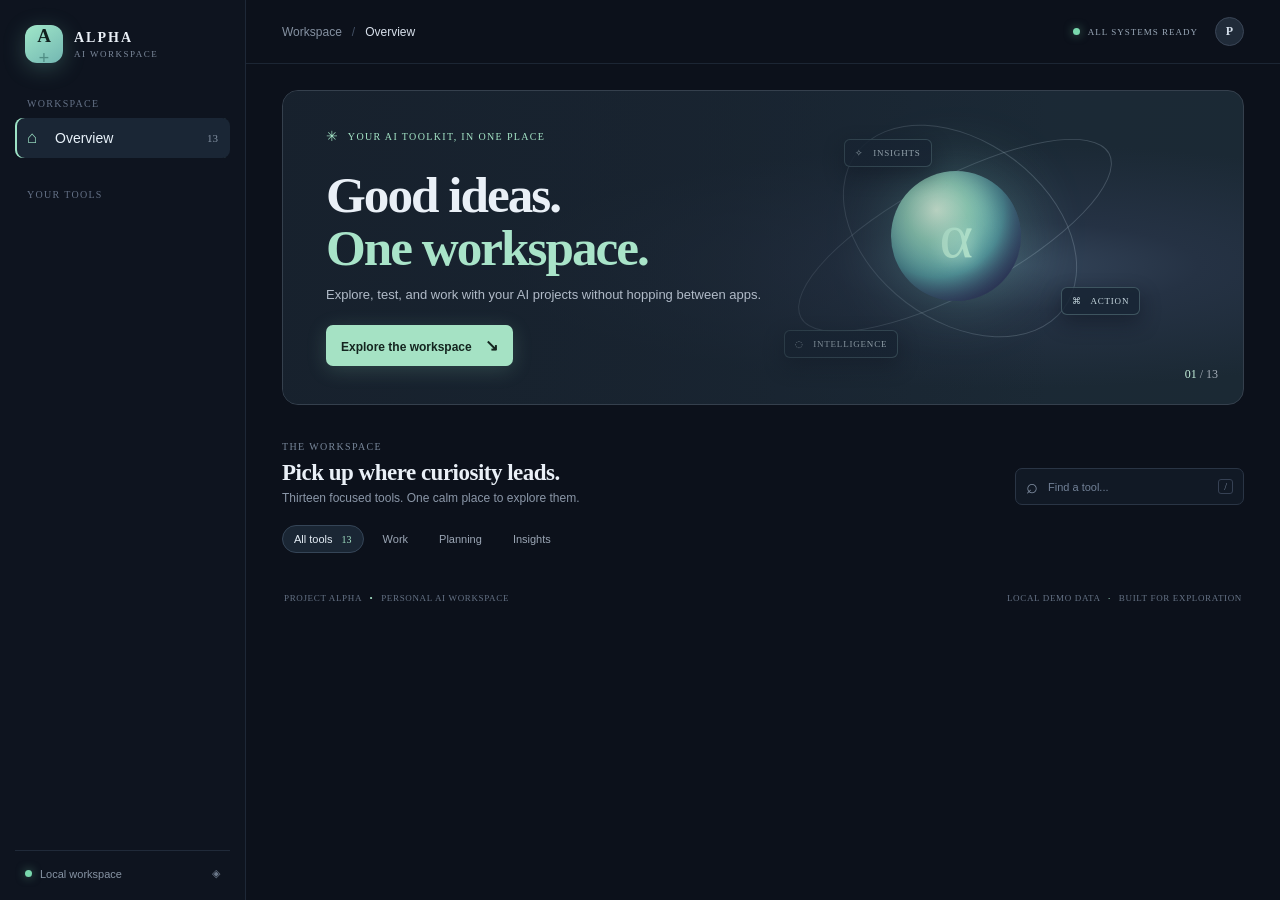
==== static/index.html @ 4660f0e1 "Build Alpha workspace foundation" ====
<!doctype html>
<html lang="en">
<head>
  <meta charset="utf-8">
  <meta name="viewport" content="width=device-width, initial-scale=1">
  <meta name="theme-color" content="#0c111b">
  <title>Project Alpha | AI workspace</title>
  <link rel="stylesheet" href="/static/app.css">
</head>
<body>
  <div class="shell">
    <aside class="sidebar">
      <a class="brand" href="#home" aria-label="Project Alpha home">
        <span class="brand-mark">A<span>+</span></span>
        <span><strong>ALPHA</strong><small>AI WORKSPACE</small></span>
      </a>
      <div class="side-label">WORKSPACE</div>
      <button class="nav-item active" data-view="home"><span class="nav-icon">⌂</span> Overview <span class="nav-count">13</span></button>
      <div class="side-label section-label">YOUR TOOLS</div>
      <div class="nav-list" id="navList"></div>
      <div class="sidebar-bottom">
        <span class="status-dot"></span><span>Local workspace</span><span class="shield">◈</span>
      </div>
    </aside>

    <main class="main">
      <header class="topbar">
        <div class="crumb"><span>Workspace</span><span class="slash">/</span><strong id="crumbTitle">Overview</strong></div>
        <div class="top-right"><span class="live"><i></i> ALL SYSTEMS READY</span><span class="avatar">P</span></div>
      </header>

      <section id="homeView" class="page-view">
        <div class="hero">
          <div class="hero-copy">
            <div class="eyebrow"><span class="spark">✳</span> YOUR AI TOOLKIT, IN ONE PLACE</div>
            <h1>Good ideas.<br><span>One workspace.</span></h1>
            <p>Explore, test, and work with your AI projects without hopping between apps.</p>
            <button class="primary-button" id="exploreButton">Explore the workspace <span>↘</span></button>
          </div>
          <div class="hero-art" aria-hidden="true">
            <div class="orbit orbit-one"></div><div class="orbit orbit-two"></div>
            <div class="planet"><span>α</span></div>
            <div class="orbit-chip chip-one">✧ &nbsp; INSIGHTS</div><div class="orbit-chip chip-two">⌘ &nbsp; ACTION</div>
            <div class="orbit-chip chip-three">◌ &nbsp; INTELLIGENCE</div>
          </div>
          <div class="hero-index">01 <span>/ 13</span></div>
        </div>

        <div class="section-heading" id="toolSection">
          <div><div class="eyebrow muted">THE WORKSPACE</div><h2>Pick up where curiosity leads.</h2><p>Thirteen focused tools. One calm place to explore them.</p></div>
          <div class="search-box"><span>⌕</span><input id="searchInput" type="search" placeholder="Find a tool..." aria-label="Find a tool"><kbd>/</kbd></div>
        </div>
        <div class="filter-row" id="filterRow">
          <button class="filter active" data-filter="All">All tools <span>13</span></button>
          <button class="filter" data-filter="Work">Work</button>
          <button class="filter" data-filter="Plan">Planning</button>
          <button class="filter" data-filter="Insights">Insights</button>
        </div>
        <div class="tool-grid" id="toolGrid"></div>
        <footer class="footer"><span>PROJECT ALPHA <b>•</b> PERSONAL AI WORKSPACE</span><span>LOCAL DEMO DATA <b>·</b> BUILT FOR EXPLORATION</span></footer>
      </section>

      <section id="toolView" class="tool-view hidden">
        <div class="tool-toolbar">
          <button id="backButton" class="back-button"><span>←</span> All tools</button>
          <div class="tool-title"><span id="activeIcon" class="tool-icon large"></span><div><h1 id="activeTitle"></h1><p id="activeDescription"></p></div></div>
          <div class="tool-links"><a id="openDocs" class="docs-link" target="_blank" rel="noreferrer">API docs ↗</a></div>
        </div>
        <div id="toolStudio" class="tool-studio"></div>
      </section>
    </main>
  </div>
  <script src="/static/app.js"></script>
</body>
</html>
---- static/app.css ----
﻿:root{color-scheme:dark;--bg:#0c111b;--panel:#111925;--panel2:#151f2e;--line:#222d3d;--muted:#8994a6;--text:#eaf0f7;--mint:#9de3c5;--purple:#a9a1ff;--blue:#829efa}
*{box-sizing:border-box}body{margin:0;background:var(--bg);color:var(--text);font:14px 'DM Sans',sans-serif}button,input{font:inherit}.shell{min-height:100vh}.sidebar{width:246px;position:fixed;inset:0 auto 0 0;background:#0e141f;border-right:1px solid #1e2837;padding:25px 15px 16px;display:flex;flex-direction:column;z-index:2}.brand{display:flex;align-items:center;gap:11px;color:var(--text);text-decoration:none;padding:0 10px 35px}.brand-mark{width:38px;height:38px;border-radius:12px;background:linear-gradient(145deg,#a0e7c9,#73b7b2);display:grid;place-items:center;color:#10201d;font:800 19px Manrope;box-shadow:0 5px 22px #7bcbb544}.brand-mark span{color:#508e85}.brand strong{display:block;letter-spacing:2px;font:800 14px Manrope}.brand small{display:block;color:#7c899b;font:9px 'DM Mono';letter-spacing:1.5px;margin-top:3px}.side-label{color:#647186;font:10px 'DM Mono';letter-spacing:1.3px;padding:0 12px 9px}.nav-item{width:100%;background:transparent;border:0;text-align:left;color:#9ba7b7;padding:10px 12px;border-radius:8px;display:flex;align-items:center;gap:11px;cursor:pointer}.nav-item:hover,.nav-item.active{background:#1a2635;color:#e9f2fa}.nav-item.active{box-shadow:inset 2px 0 var(--mint)}.nav-icon{width:17px;font-size:17px;color:var(--mint)}.nav-count{margin-left:auto;color:#8290a1;font:11px 'DM Mono'}.section-label{margin-top:31px}.nav-list{overflow:auto;scrollbar-width:thin}.nav-tool{font-size:12px;padding:8px 10px;gap:9px}.nav-tool .nav-icon{font-size:14px;text-align:center}.sidebar-bottom{margin-top:auto;border-top:1px solid #202a39;padding:16px 10px 4px;display:flex;align-items:center;gap:8px;color:#8693a3;font-size:11px}.status-dot,.live i{width:7px;height:7px;background:#79d8ad;border-radius:50%;box-shadow:0 0 10px #79d8ad88}.shield{margin-left:auto;color:#6c798b}.main{margin-left:246px;min-height:100vh}.topbar{height:64px;border-bottom:1px solid #1c2634;display:flex;align-items:center;justify-content:space-between;padding:0 36px}.crumb{font-size:12px;color:#8490a0}.crumb .slash{padding:0 10px;color:#435064}.crumb strong{color:#d8e0eb;font-weight:500}.top-right{display:flex;align-items:center;gap:17px}.live{font:9px 'DM Mono';letter-spacing:1px;color:#9aa8b8;display:flex;align-items:center;gap:8px}.avatar{width:29px;height:29px;display:grid;place-items:center;border:1px solid #3b4657;background:#202b39;color:#d4dfeb;border-radius:50%;font:600 12px Manrope}.page-view{padding:26px 36px 0;max-width:1540px;margin:auto}.hero{min-height:315px;border:1px solid #35404d;border-radius:16px;position:relative;overflow:hidden;padding:37px 43px;background:radial-gradient(ellipse at 76% 56%,#35465b 0,#253244 18%,transparent 49%),linear-gradient(115deg,#1a2532,#1b2936 51%,#1b2934)}.hero:after{content:'';position:absolute;inset:0;background:linear-gradient(90deg,#17212df0 0%,#17212d99 46%,transparent 80%);pointer-events:none}.hero-copy{position:relative;z-index:1}.eyebrow{color:#a4e4c6;font:10px 'DM Mono';letter-spacing:1.35px}.spark{font-size:14px;vertical-align:-1px;padding-right:5px}.hero h1{font:700 clamp(36px,4vw,53px)/1.03 Manrope;letter-spacing:-2px;margin:24px 0 13px}.hero h1 span{color:#a9e4c9}.hero-copy p{color:#b1bbc8;font-size:13px;margin:0 0 23px}.primary-button{border:0;border-radius:7px;background:#a5e2c4;color:#14251f;padding:11px 15px;font-weight:700;font-size:12px;cursor:pointer;box-shadow:0 4px 20px #8bd3b533}.primary-button span{font-size:16px;padding-left:10px}.hero-art{position:absolute;width:420px;height:290px;right:8%;top:4px;z-index:0}.planet{position:absolute;top:76px;left:145px;width:130px;height:130px;border-radius:50%;display:grid;place-items:center;background:radial-gradient(circle at 35% 30%,#e2ffe7,#9bdec4 25%,#62b5b6 54%,#485a7d 77%,#313854 100%);box-shadow:inset -16px -12px 30px #171d3b90,0 0 66px #84dbcf55}.planet span{font:500 64px Manrope;color:#c7ffe3;text-shadow:0 2px 16px #cfffe9}.orbit{position:absolute;border:1px solid #c9deea36;border-radius:50%;transform:rotate(-28deg)}.orbit-one{width:350px;height:115px;left:34px;top:83px}.orbit-two{width:260px;height:180px;left:84px;top:46px;transform:rotate(37deg)}.orbit-chip{position:absolute;background:#182534d9;border:1px solid #a8d8d342;border-radius:6px;padding:8px 10px;color:#c4d5dd;font:9px 'DM Mono';letter-spacing:.8px;box-shadow:0 8px 20px #0c111b70}.chip-one{top:44px;left:98px}.chip-two{top:192px;right:26px}.chip-three{bottom:27px;left:38px}.hero-index{position:absolute;z-index:1;right:25px;bottom:22px;color:#c5f0db;font:12px 'DM Mono'}.hero-index span{color:#a3acb7}.section-heading{display:flex;align-items:end;justify-content:space-between;margin:36px 0 20px}.muted{color:#78879a}.section-heading h2{font:600 23px Manrope;letter-spacing:-.5px;margin:8px 0 5px}.section-heading p{margin:0;color:#8b97a8;font-size:12px}.search-box{height:37px;width:229px;border:1px solid #2a3545;border-radius:7px;background:#111925;display:flex;align-items:center;padding:0 10px;color:#7f8da0;gap:8px}.search-box>span{font-size:20px}.search-box input{min-width:0;flex:1;color:#e9f1f8;background:none;border:0;outline:0;font-size:11px}.search-box input::placeholder{color:#718096}.search-box kbd{border:1px solid #364154;border-radius:3px;padding:1px 5px;font:10px 'DM Mono';color:#77859a}.filter-row{display:flex;gap:7px;margin-bottom:15px}.filter{color:#9ba6b5;background:transparent;border:1px solid transparent;border-radius:20px;padding:7px 11px;font-size:11px;cursor:pointer}.filter:hover,.filter.active{border-color:#354557;background:#1a2634;color:#e4edf5}.filter span{margin-left:6px;color:#a4e4c6;font:10px 'DM Mono'}.tool-grid{display:grid;grid-template-columns:repeat(4,minmax(0,1fr));gap:11px}.tool-card{position:relative;text-align:left;background:linear-gradient(145deg,#151e2b,#121a26);border:1px solid #242f3e;border-radius:10px;min-height:153px;padding:15px 15px 13px;color:var(--text);cursor:pointer;transition:transform .18s,border-color .18s,background .18s;overflow:hidden}.tool-card:hover{transform:translateY(-3px);border-color:#658d87;background:linear-gradient(145deg,#1b2a35,#172330)}.tool-card:after{content:'';position:absolute;width:95px;height:95px;border:1px solid #a0e2c50d;border-radius:50%;right:-37px;bottom:-52px;box-shadow:0 0 0 12px #a0e2c508,0 0 0 25px #a0e2c506}.card-top{display:flex;align-items:center;justify-content:space-between}.tool-icon{width:35px;height:35px;border-radius:9px;background:#223b3a;color:#a9e4c7;display:grid;place-items:center;font-size:17px}.tool-card:nth-child(4n+2) .tool-icon{background:#282644;color:#b7b0ff}.tool-card:nth-child(4n+3) .tool-icon{background:#3b3028;color:#e2bd8f}.tool-card:nth-child(4n+4) .tool-icon{background:#23334b;color:#9bc4ff}.card-arrow{font-size:16px;color:#647286;transition:transform .18s}.tool-card:hover .card-arrow{color:#9de3c5;transform:translate(2px,-2px)}.card-group{font:9px 'DM Mono';letter-spacing:1px;color:#77869a}.tool-card h3{font:600 13px Manrope;margin:14px 0 5px}.tool-card p{color:#8793a3;font-size:10px;line-height:1.5;margin:0;max-width:245px}.footer{display:flex;justify-content:space-between;padding:25px 2px 19px;color:#657285;font:9px 'DM Mono';letter-spacing:.65px}.footer b{color:#a5e2c4;font-weight:400;padding:0 5px}.hidden{display:none!important}.tool-view{height:calc(100vh - 64px);display:flex;flex-direction:column;padding:0 30px 23px}.tool-toolbar{min-height:100px;display:flex;align-items:center;gap:23px}.back-button{background:none;border:0;color:#92a0b1;cursor:pointer;font-size:11px;padding:8px 0}.back-button:hover{color:#b1ebce}.back-button span{font-size:17px;vertical-align:-1px;padding-right:4px}.tool-title{display:flex;align-items:center;gap:12px}.tool-icon.large{width:40px;height:40px}.tool-title h1{font:600 19px Manrope;margin:0 0 4px}.tool-title p{font-size:11px;color:#8c98a8;margin:0}.tool-links{margin-left:auto;display:flex;gap:17px;align-items:center}.docs-link,.standalone-link{color:#9cddbd;text-decoration:none;font-size:11px}.docs-link:hover,.standalone-link:hover{color:#d3ffe5}.frame-wrap{flex:1;min-height:0;border:1px solid #2a3543;border-radius:10px;overflow:hidden;background:#f7f8fa;display:flex;flex-direction:column;box-shadow:0 15px 45px #0003}.frame-top{height:34px;background:#151e2a;border-bottom:1px solid #283442;display:flex;align-items:center;gap:6px;padding:0 11px}.frame-top>span:not(.frame-lock){width:7px;height:7px;border-radius:50%;background:#475363}.frame-top>span:first-child{background:#d37d7c}.frame-top>span:nth-child(2){background:#d4b76c}.frame-top>span:nth-child(3){background:#76b990}.frame-url{margin:0 auto;background:#0e151f;border:1px solid #293545;color:#76879a;border-radius:4px;width:48%;text-align:center;padding:3px;font:9px 'DM Mono'}.frame-lock{color:#89d6b0;font:9px 'DM Mono';letter-spacing:.5px}iframe{display:block;border:0;width:100%;height:100%;background:white}.empty-state{grid-column:1/-1;color:#8c98a8;padding:25px;border:1px dashed #344052;border-radius:9px;text-align:center}@media(max-width:1150px){.tool-grid{grid-template-columns:repeat(3,minmax(0,1fr))}.hero-art{right:2%;opacity:.84}}@media(max-width:850px){.sidebar{width:66px;padding:20px 8px}.brand{padding:0 5px 29px}.brand>span:last-child,.side-label,.nav-item:not(:first-of-type),.nav-count,.sidebar-bottom>span:not(.status-dot){display:none}.nav-item{justify-content:center;padding:11px 3px;font-size:0}.nav-item .nav-icon{font-size:19px}.nav-list{display:none}.section-label{display:none}.sidebar-bottom{justify-content:center}.main{margin-left:66px}.page-view{padding:18px}.hero{padding:29px 25px;min-height:290px}.hero-art{right:-110px;opacity:.55}.hero-copy{max-width:390px}.topbar{padding:0 20px}.tool-grid{grid-template-columns:repeat(2,minmax(0,1fr))}.tool-view{padding:0 18px 18px}}@media(max-width:560px){.hero{min-height:315px}.hero-art{right:-200px;top:55px;opacity:.35}.hero h1{font-size:42px}.section-heading{display:block}.search-box{width:100%;margin-top:16px}.tool-grid{grid-template-columns:1fr}.tool-card{min-height:135px}.footer{font-size:8px;gap:10px;flex-wrap:wrap}.live{display:none}.tool-title p{max-width:180px;white-space:nowrap;overflow:hidden;text-overflow:ellipsis}.tool-toolbar{gap:12px}.tool-links{gap:9px}.standalone-link{font-size:0}.standalone-link:first-letter{font-size:14px}.tool-view{height:calc(100vh - 64px)}}

/* Alpha tool studio */
.tool-studio{flex:1;min-height:0;overflow:auto;padding:0 2px 30px}.studio-intro{display:flex;align-items:flex-end;justify-content:space-between;padding:0 3px 18px}.studio-intro h2{font:600 20px Manrope;margin:5px 0}.studio-intro p{max-width:660px;color:#909daf;font-size:12px;line-height:1.6;margin:0}.source-badge{border:1px solid #314357;border-radius:20px;padding:7px 10px;color:#9db6c9;background:#141e2b;font:9px 'DM Mono';letter-spacing:.6px;white-space:nowrap}.studio-layout{display:grid;grid-template-columns:minmax(320px,.8fr) minmax(380px,1.2fr);gap:14px;align-items:start}.studio-card{background:linear-gradient(145deg,#151e2b,#121a26);border:1px solid #263343;border-radius:11px;padding:18px}.studio-card h3{font:600 13px Manrope;margin:0 0 6px}.studio-card>p{color:#8592a3;font-size:11px;line-height:1.5;margin:0 0 15px}.form-grid{display:grid;grid-template-columns:repeat(2,minmax(0,1fr));gap:11px}.field{display:flex;flex-direction:column;gap:6px;min-width:0}.field.wide{grid-column:1/-1}.field label,.field-label{font-size:10px;color:#aab5c3;letter-spacing:.2px}.field input,.field select,.field textarea,.quote-row input{border:1px solid #334152;background:#0d151f;color:#e5edf6;border-radius:6px;padding:9px 10px;outline:none;font-size:11px;width:100%}.field textarea{resize:vertical;min-height:100px;line-height:1.55}.field input:focus,.field select:focus,.field textarea:focus,.quote-row input:focus{border-color:#82cdb0;box-shadow:0 0 0 2px #82cdb01b}.field input::placeholder,.field textarea::placeholder{color:#647286}.field select option{background:#111925}.check-field{display:flex;align-items:center;gap:8px;color:#aab5c3;font-size:10px;min-height:35px}.check-field input{accent-color:#8bd7b6;width:auto}.form-actions{display:flex;align-items:center;gap:9px;margin-top:15px}.action-button,.secondary-button,.quiet-button{border:0;border-radius:6px;padding:10px 13px;cursor:pointer;font-size:10px;font-weight:700}.action-button{background:#a5e2c4;color:#15271f}.action-button:hover{background:#c0f2d7}.secondary-button{background:#273546;color:#d2deeb;border:1px solid #364659}.secondary-button:hover{background:#304257}.quiet-button{color:#a2b1c2;background:transparent;border:1px solid #344254}.tool-note{margin-top:14px;padding:10px 11px;border-left:2px solid #7ec8a8;background:#17251f;color:#9eafa9;font-size:10px;line-height:1.5}.result-panel{min-height:280px}.result-head{display:flex;align-items:center;justify-content:space-between;border-bottom:1px solid #283443;padding-bottom:12px;margin-bottom:13px}.result-head h3{margin:0}.result-state{color:#78889c;font:9px 'DM Mono';letter-spacing:.7px}.result-state.ready{color:#8bd9b2}.result-state.error{color:#f1a69a}.result-empty{height:205px;display:grid;place-items:center;text-align:center;color:#728196;font-size:11px;line-height:1.7}.result-empty span{display:block;font-size:26px;color:#5d7b74;margin-bottom:8px}.result-content{font-size:11px;color:#ccd6e2}.result-cards{display:grid;grid-template-columns:repeat(3,minmax(0,1fr));gap:8px;margin-bottom:14px}.result-metric{background:#0f1722;border:1px solid #253241;border-radius:7px;padding:11px}.result-metric small{display:block;color:#8290a1;font:9px 'DM Mono';text-transform:uppercase;letter-spacing:.55px;margin-bottom:7px}.result-metric strong{font:600 17px Manrope;color:#d7efe3;overflow-wrap:anywhere}.result-block{background:#0f1722;border:1px solid #253241;border-radius:7px;padding:12px;margin:8px 0}.result-block h4{color:#a6e0c3;font:10px 'DM Mono';letter-spacing:.65px;text-transform:uppercase;margin:0 0 9px}.result-row{display:flex;justify-content:space-between;gap:14px;padding:7px 0;border-bottom:1px solid #202b39}.result-row:last-child{border:0}.result-row span:first-child{color:#8290a1}.result-row span:last-child{text-align:right;color:#d9e1e9;overflow-wrap:anywhere}.result-list{display:grid;gap:7px}.result-item{padding:10px 11px;border:1px solid #283443;background:#141e2a;border-radius:7px}.result-item strong{color:#e2ede8;font-size:11px}.result-item p{color:#96a3b3;line-height:1.55;margin:6px 0 0}.result-item small{display:block;color:#8291a3;margin-top:7px}.result-json{overflow:auto;max-height:230px;background:#0c131c;border:1px solid #253140;padding:11px;border-radius:6px;color:#b8c8d1;font:10px 'DM Mono';white-space:pre-wrap;word-break:break-word}.chart{display:flex;align-items:end;gap:8px;height:135px;padding:12px 4px 2px;border-bottom:1px solid #344252;margin:6px 0 15px}.bar-col{height:100%;flex:1;display:flex;align-items:center;justify-content:end;flex-direction:column;gap:6px;min-width:0}.bar{width:65%;max-width:34px;min-height:3px;border-radius:4px 4px 0 0;background:linear-gradient(#a9e9c9,#579a92);position:relative}.bar-range{position:absolute;left:-4px;right:-4px;border:1px solid #b8d4e080;background:#91a9d01a;border-radius:3px}.bar-label{font:8px 'DM Mono';color:#8795a6;white-space:nowrap;transform:rotate(-30deg);transform-origin:top center}.quote-editor{display:grid;gap:8px}.quote-row{display:grid;grid-template-columns:1.1fr .8fr .55fr .6fr;gap:6px;padding:10px;border:1px solid #293646;background:#111a26;border-radius:7px}.quote-row small{grid-column:1/-1;color:#77889b;font:9px 'DM Mono'}.quote-row input{padding:7px 8px}.mini-actions{display:flex;justify-content:space-between;margin-top:8px}.form-error{color:#f0a499;background:#321e23;border:1px solid #583439;border-radius:6px;padding:10px;font-size:10px;line-height:1.5;margin:9px 0}.form-success{color:#a8e3c4}.status-chip{display:inline-block;padding:4px 7px;border-radius:20px;background:#1b342d;color:#9cdbb9;font:9px 'DM Mono';letter-spacing:.4px}.status-chip.warn{background:#372b22;color:#e5bc8b}.knowledge-upload{border-top:1px solid #273343;margin-top:16px;padding-top:14px}.knowledge-upload .field input[type=file]{font-size:10px}.api-link{color:#a1e0c1;text-decoration:none;font:9px 'DM Mono';letter-spacing:.4px}.api-link:hover{text-decoration:underline}.live-attribution{color:#718096;font-size:9px;line-height:1.5;margin-top:10px}.live-attribution a{color:#96cbb0}.tool-links{margin-left:auto;display:flex;gap:17px;align-items:center}.docs-link{color:#9cddbd;text-decoration:none;font-size:11px}.docs-link:hover{color:#d3ffe5}
.result-item textarea{width:100%;min-height:70px;margin:8px 0;background:#0d151f;color:#e5edf6;border:1px solid #334152;border-radius:5px;padding:8px;font:11px 'DM Sans'}
@media(max-width:1000px){.studio-layout{grid-template-columns:1fr}.result-panel{min-height:220px}.result-empty{height:130px}}
@media(max-width:650px){.tool-view{height:auto;min-height:calc(100vh - 64px)}.tool-studio{overflow:visible}.studio-intro{align-items:flex-start;flex-direction:column;gap:10px}.tool-toolbar{min-height:90px}.studio-card{padding:14px}.form-grid{grid-template-columns:1fr}.field.wide{grid-column:auto}.result-cards{grid-template-columns:repeat(2,minmax(0,1fr))}.quote-row{grid-template-columns:repeat(2,minmax(0,1fr))}}
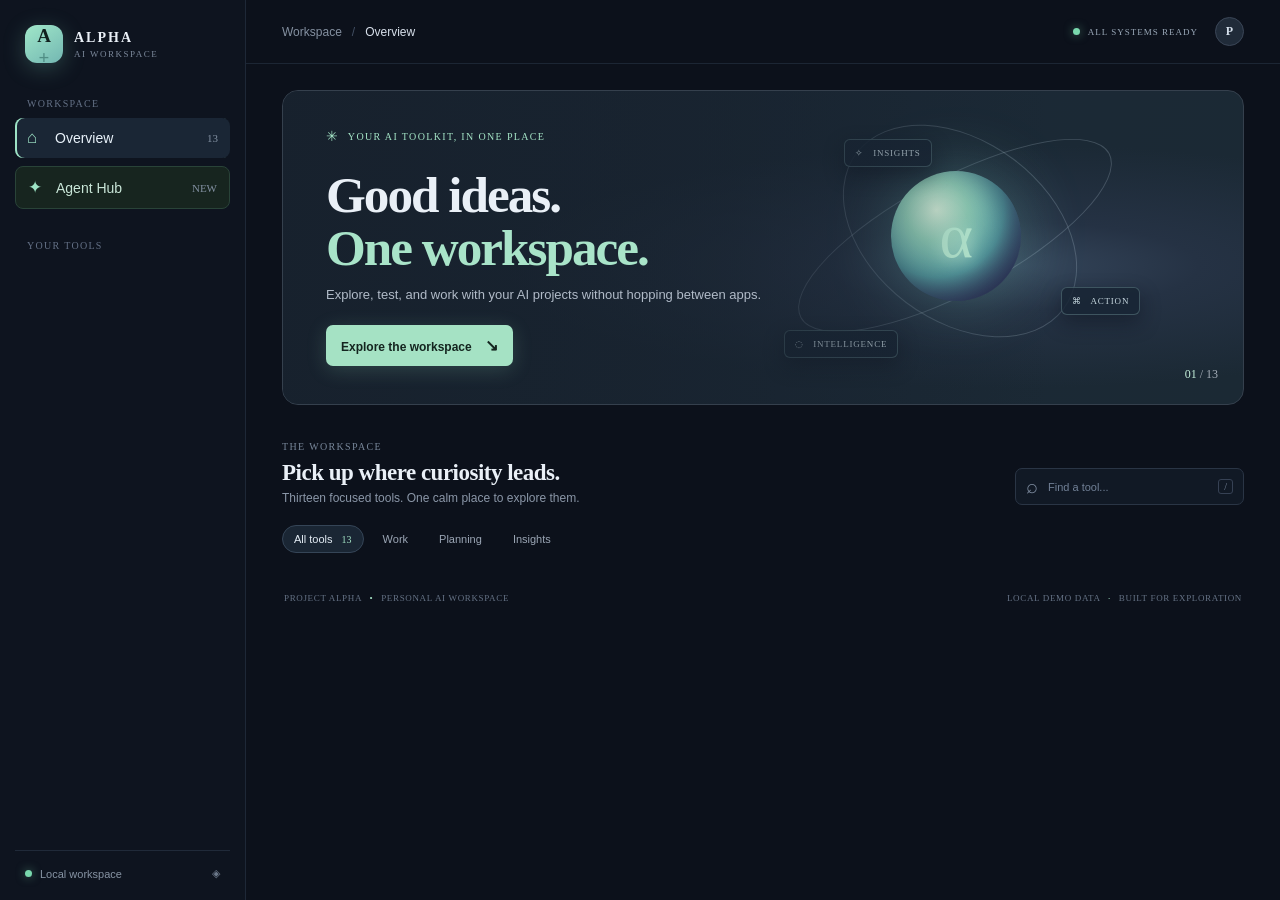
==== commit 363449b6: "phase C: build Alpha Agent Hub" ====
--- a/static/index.html
+++ b/static/index.html
@@ -16,6 +16,7 @@
       </a>
       <div class="side-label">WORKSPACE</div>
       <button class="nav-item active" data-view="home"><span class="nav-icon">⌂</span> Overview <span class="nav-count">13</span></button>
+      <button class="nav-item hub-nav" data-view="agent-hub"><span class="nav-icon">✦</span> Agent Hub <span class="nav-count">NEW</span></button>
       <div class="side-label section-label">YOUR TOOLS</div>
       <div class="nav-list" id="navList"></div>
       <div class="sidebar-bottom">
@@ -60,6 +61,47 @@
         <footer class="footer"><span>PROJECT ALPHA <b>•</b> PERSONAL AI WORKSPACE</span><span>LOCAL DEMO DATA <b>·</b> BUILT FOR EXPLORATION</span></footer>
       </section>
 
+      <section id="agentHubView" class="page-view hub-page hidden" aria-labelledby="hubTitle">
+        <div class="hub-heading">
+          <div>
+            <div class="eyebrow">ALPHA AGENT HUB <span class="status-chip">READ ONLY</span></div>
+            <h1 id="hubTitle">Ask across your workspace.</h1>
+            <p>Plan a bounded run across registered tools. Every result is independently checked and carries evidence IDs.</p>
+          </div>
+          <div class="hub-badges"><span class="source-badge">SYNTHETIC DEMOS</span><span id="hubModeBadge" class="source-badge">LLM OFF · DETERMINISTIC</span></div>
+        </div>
+        <div id="hubNotice" class="hub-notice" role="status" aria-live="polite">Sign in through the Knowledge Assistant to use the Hub.</div>
+        <div class="hub-layout">
+          <div class="hub-main-column">
+            <section class="studio-card hub-card" aria-labelledby="hubAskTitle">
+              <div class="hub-card-head"><div><h2 id="hubAskTitle">New analysis</h2><p>Try “Show monthly revenue and forecast SKU-001 for 6 weeks.”</p></div><span class="status-chip">MAX 5 STEPS</span></div>
+              <label class="field hub-question"><span class="field-label">What would you like to know?</span><textarea id="hubQuestion" maxlength="1000" rows="3" placeholder="Ask a read-only business question" aria-describedby="hubQuestionHelp"></textarea></label>
+              <div id="hubQuestionHelp" class="hub-help">The Hub only uses approved read-only tools. Do not enter secrets or personal data.</div>
+              <div class="form-actions"><button id="hubPreviewButton" class="secondary-button" type="button">Preview plan</button><button id="hubRunButton" class="action-button" type="button" disabled>Run analysis</button><button id="hubCancelButton" class="quiet-button hidden" type="button">Cancel run</button><span id="hubRunState" class="result-state" role="status">READY</span></div>
+              <div id="hubPlan" class="hub-plan" aria-live="polite"><div class="result-empty">Preview a plan to see the tools and arguments before running.</div></div>
+            </section>
+            <section class="studio-card hub-card" aria-labelledby="hubResultTitle">
+              <div class="hub-card-head"><div><h2 id="hubResultTitle">Run results</h2><p>Verified findings, source rows, trace timing, and limitations.</p></div><span id="hubResultState" class="result-state">EMPTY</span></div>
+              <div id="hubResult" class="result-empty">Results will appear here after a run.</div>
+            </section>
+            <section class="studio-card hub-card" aria-labelledby="hubCatalogueTitle">
+              <div class="hub-card-head"><div><h2 id="hubCatalogueTitle">Available tools</h2><p>Only tools allowed for your signed-in account appear here.</p></div><button id="hubRefreshButton" class="quiet-button" type="button">Refresh</button></div>
+              <div id="hubCatalogue" class="hub-tool-list"><div class="result-empty">Sign in to load the tool catalogue.</div></div>
+            </section>
+          </div>
+          <aside class="hub-side-column" aria-label="Agent Hub run controls">
+            <section class="studio-card hub-card" aria-labelledby="hubApprovalsTitle">
+              <div class="hub-card-head"><div><h2 id="hubApprovalsTitle">Approval inbox</h2><p>Draft actions stay paused until an authorized reviewer responds.</p></div><span id="hubApprovalCount" class="status-chip">0 PENDING</span></div>
+              <div id="hubApprovals" class="hub-list"><div class="result-empty">No pending approvals.</div></div>
+            </section>
+            <section class="studio-card hub-card" aria-labelledby="hubHistoryTitle">
+              <div class="hub-card-head"><div><h2 id="hubHistoryTitle">Run history</h2><p>Your runs and workspace admin-visible runs.</p></div><button id="hubHistoryButton" class="quiet-button" type="button">Refresh</button></div>
+              <div id="hubHistory" class="hub-list"><div class="result-empty">Sign in to load run history.</div></div>
+            </section>
+          </aside>
+        </div>
+      </section>
+
       <section id="toolView" class="tool-view hidden">
         <div class="tool-toolbar">
           <button id="backButton" class="back-button"><span>←</span> All tools</button>
@@ -71,5 +113,6 @@
     </main>
   </div>
   <script src="/static/app.js"></script>
+  <script src="/static/agent-hub.js"></script>
 </body>
 </html>
--- a/static/app.css
+++ b/static/app.css
@@ -1,9 +1,16 @@
-﻿:root{color-scheme:dark;--bg:#0c111b;--panel:#111925;--panel2:#151f2e;--line:#222d3d;--muted:#8994a6;--text:#eaf0f7;--mint:#9de3c5;--purple:#a9a1ff;--blue:#829efa}
-*{box-sizing:border-box}body{margin:0;background:var(--bg);color:var(--text);font:14px 'DM Sans',sans-serif}button,input{font:inherit}.shell{min-height:100vh}.sidebar{width:246px;position:fixed;inset:0 auto 0 0;background:#0e141f;border-right:1px solid #1e2837;padding:25px 15px 16px;display:flex;flex-direction:column;z-index:2}.brand{display:flex;align-items:center;gap:11px;color:var(--text);text-decoration:none;padding:0 10px 35px}.brand-mark{width:38px;height:38px;border-radius:12px;background:linear-gradient(145deg,#a0e7c9,#73b7b2);display:grid;place-items:center;color:#10201d;font:800 19px Manrope;box-shadow:0 5px 22px #7bcbb544}.brand-mark span{color:#508e85}.brand strong{display:block;letter-spacing:2px;font:800 14px Manrope}.brand small{display:block;color:#7c899b;font:9px 'DM Mono';letter-spacing:1.5px;margin-top:3px}.side-label{color:#647186;font:10px 'DM Mono';letter-spacing:1.3px;padding:0 12px 9px}.nav-item{width:100%;background:transparent;border:0;text-align:left;color:#9ba7b7;padding:10px 12px;border-radius:8px;display:flex;align-items:center;gap:11px;cursor:pointer}.nav-item:hover,.nav-item.active{background:#1a2635;color:#e9f2fa}.nav-item.active{box-shadow:inset 2px 0 var(--mint)}.nav-icon{width:17px;font-size:17px;color:var(--mint)}.nav-count{margin-left:auto;color:#8290a1;font:11px 'DM Mono'}.section-label{margin-top:31px}.nav-list{overflow:auto;scrollbar-width:thin}.nav-tool{font-size:12px;padding:8px 10px;gap:9px}.nav-tool .nav-icon{font-size:14px;text-align:center}.sidebar-bottom{margin-top:auto;border-top:1px solid #202a39;padding:16px 10px 4px;display:flex;align-items:center;gap:8px;color:#8693a3;font-size:11px}.status-dot,.live i{width:7px;height:7px;background:#79d8ad;border-radius:50%;box-shadow:0 0 10px #79d8ad88}.shield{margin-left:auto;color:#6c798b}.main{margin-left:246px;min-height:100vh}.topbar{height:64px;border-bottom:1px solid #1c2634;display:flex;align-items:center;justify-content:space-between;padding:0 36px}.crumb{font-size:12px;color:#8490a0}.crumb .slash{padding:0 10px;color:#435064}.crumb strong{color:#d8e0eb;font-weight:500}.top-right{display:flex;align-items:center;gap:17px}.live{font:9px 'DM Mono';letter-spacing:1px;color:#9aa8b8;display:flex;align-items:center;gap:8px}.avatar{width:29px;height:29px;display:grid;place-items:center;border:1px solid #3b4657;background:#202b39;color:#d4dfeb;border-radius:50%;font:600 12px Manrope}.page-view{padding:26px 36px 0;max-width:1540px;margin:auto}.hero{min-height:315px;border:1px solid #35404d;border-radius:16px;position:relative;overflow:hidden;padding:37px 43px;background:radial-gradient(ellipse at 76% 56%,#35465b 0,#253244 18%,transparent 49%),linear-gradient(115deg,#1a2532,#1b2936 51%,#1b2934)}.hero:after{content:'';position:absolute;inset:0;background:linear-gradient(90deg,#17212df0 0%,#17212d99 46%,transparent 80%);pointer-events:none}.hero-copy{position:relative;z-index:1}.eyebrow{color:#a4e4c6;font:10px 'DM Mono';letter-spacing:1.35px}.spark{font-size:14px;vertical-align:-1px;padding-right:5px}.hero h1{font:700 clamp(36px,4vw,53px)/1.03 Manrope;letter-spacing:-2px;margin:24px 0 13px}.hero h1 span{color:#a9e4c9}.hero-copy p{color:#b1bbc8;font-size:13px;margin:0 0 23px}.primary-button{border:0;border-radius:7px;background:#a5e2c4;color:#14251f;padding:11px 15px;font-weight:700;font-size:12px;cursor:pointer;box-shadow:0 4px 20px #8bd3b533}.primary-button span{font-size:16px;padding-left:10px}.hero-art{position:absolute;width:420px;height:290px;right:8%;top:4px;z-index:0}.planet{position:absolute;top:76px;left:145px;width:130px;height:130px;border-radius:50%;display:grid;place-items:center;background:radial-gradient(circle at 35% 30%,#e2ffe7,#9bdec4 25%,#62b5b6 54%,#485a7d 77%,#313854 100%);box-shadow:inset -16px -12px 30px #171d3b90,0 0 66px #84dbcf55}.planet span{font:500 64px Manrope;color:#c7ffe3;text-shadow:0 2px 16px #cfffe9}.orbit{position:absolute;border:1px solid #c9deea36;border-radius:50%;transform:rotate(-28deg)}.orbit-one{width:350px;height:115px;left:34px;top:83px}.orbit-two{width:260px;height:180px;left:84px;top:46px;transform:rotate(37deg)}.orbit-chip{position:absolute;background:#182534d9;border:1px solid #a8d8d342;border-radius:6px;padding:8px 10px;color:#c4d5dd;font:9px 'DM Mono';letter-spacing:.8px;box-shadow:0 8px 20px #0c111b70}.chip-one{top:44px;left:98px}.chip-two{top:192px;right:26px}.chip-three{bottom:27px;left:38px}.hero-index{position:absolute;z-index:1;right:25px;bottom:22px;color:#c5f0db;font:12px 'DM Mono'}.hero-index span{color:#a3acb7}.section-heading{display:flex;align-items:end;justify-content:space-between;margin:36px 0 20px}.muted{color:#78879a}.section-heading h2{font:600 23px Manrope;letter-spacing:-.5px;margin:8px 0 5px}.section-heading p{margin:0;color:#8b97a8;font-size:12px}.search-box{height:37px;width:229px;border:1px solid #2a3545;border-radius:7px;background:#111925;display:flex;align-items:center;padding:0 10px;color:#7f8da0;gap:8px}.search-box>span{font-size:20px}.search-box input{min-width:0;flex:1;color:#e9f1f8;background:none;border:0;outline:0;font-size:11px}.search-box input::placeholder{color:#718096}.search-box kbd{border:1px solid #364154;border-radius:3px;padding:1px 5px;font:10px 'DM Mono';color:#77859a}.filter-row{display:flex;gap:7px;margin-bottom:15px}.filter{color:#9ba6b5;background:transparent;border:1px solid transparent;border-radius:20px;padding:7px 11px;font-size:11px;cursor:pointer}.filter:hover,.filter.active{border-color:#354557;background:#1a2634;color:#e4edf5}.filter span{margin-left:6px;color:#a4e4c6;font:10px 'DM Mono'}.tool-grid{display:grid;grid-template-columns:repeat(4,minmax(0,1fr));gap:11px}.tool-card{position:relative;text-align:left;background:linear-gradient(145deg,#151e2b,#121a26);border:1px solid #242f3e;border-radius:10px;min-height:153px;padding:15px 15px 13px;color:var(--text);cursor:pointer;transition:transform .18s,border-color .18s,background .18s;overflow:hidden}.tool-card:hover{transform:translateY(-3px);border-color:#658d87;background:linear-gradient(145deg,#1b2a35,#172330)}.tool-card:after{content:'';position:absolute;width:95px;height:95px;border:1px solid #a0e2c50d;border-radius:50%;right:-37px;bottom:-52px;box-shadow:0 0 0 12px #a0e2c508,0 0 0 25px #a0e2c506}.card-top{display:flex;align-items:center;justify-content:space-between}.tool-icon{width:35px;height:35px;border-radius:9px;background:#223b3a;color:#a9e4c7;display:grid;place-items:center;font-size:17px}.tool-card:nth-child(4n+2) .tool-icon{background:#282644;color:#b7b0ff}.tool-card:nth-child(4n+3) .tool-icon{background:#3b3028;color:#e2bd8f}.tool-card:nth-child(4n+4) .tool-icon{background:#23334b;color:#9bc4ff}.card-arrow{font-size:16px;color:#647286;transition:transform .18s}.tool-card:hover .card-arrow{color:#9de3c5;transform:translate(2px,-2px)}.card-group{font:9px 'DM Mono';letter-spacing:1px;color:#77869a}.tool-card h3{font:600 13px Manrope;margin:14px 0 5px}.tool-card p{color:#8793a3;font-size:10px;line-height:1.5;margin:0;max-width:245px}.footer{display:flex;justify-content:space-between;padding:25px 2px 19px;color:#657285;font:9px 'DM Mono';letter-spacing:.65px}.footer b{color:#a5e2c4;font-weight:400;padding:0 5px}.hidden{display:none!important}.tool-view{height:calc(100vh - 64px);display:flex;flex-direction:column;padding:0 30px 23px}.tool-toolbar{min-height:100px;display:flex;align-items:center;gap:23px}.back-button{background:none;border:0;color:#92a0b1;cursor:pointer;font-size:11px;padding:8px 0}.back-button:hover{color:#b1ebce}.back-button span{font-size:17px;vertical-align:-1px;padding-right:4px}.tool-title{display:flex;align-items:center;gap:12px}.tool-icon.large{width:40px;height:40px}.tool-title h1{font:600 19px Manrope;margin:0 0 4px}.tool-title p{font-size:11px;color:#8c98a8;margin:0}.tool-links{margin-left:auto;display:flex;gap:17px;align-items:center}.docs-link,.standalone-link{color:#9cddbd;text-decoration:none;font-size:11px}.docs-link:hover,.standalone-link:hover{color:#d3ffe5}.frame-wrap{flex:1;min-height:0;border:1px solid #2a3543;border-radius:10px;overflow:hidden;background:#f7f8fa;display:flex;flex-direction:column;box-shadow:0 15px 45px #0003}.frame-top{height:34px;background:#151e2a;border-bottom:1px solid #283442;display:flex;align-items:center;gap:6px;padding:0 11px}.frame-top>span:not(.frame-lock){width:7px;height:7px;border-radius:50%;background:#475363}.frame-top>span:first-child{background:#d37d7c}.frame-top>span:nth-child(2){background:#d4b76c}.frame-top>span:nth-child(3){background:#76b990}.frame-url{margin:0 auto;background:#0e151f;border:1px solid #293545;color:#76879a;border-radius:4px;width:48%;text-align:center;padding:3px;font:9px 'DM Mono'}.frame-lock{color:#89d6b0;font:9px 'DM Mono';letter-spacing:.5px}iframe{display:block;border:0;width:100%;height:100%;background:white}.empty-state{grid-column:1/-1;color:#8c98a8;padding:25px;border:1px dashed #344052;border-radius:9px;text-align:center}@media(max-width:1150px){.tool-grid{grid-template-columns:repeat(3,minmax(0,1fr))}.hero-art{right:2%;opacity:.84}}@media(max-width:850px){.sidebar{width:66px;padding:20px 8px}.brand{padding:0 5px 29px}.brand>span:last-child,.side-label,.nav-item:not(:first-of-type),.nav-count,.sidebar-bottom>span:not(.status-dot){display:none}.nav-item{justify-content:center;padding:11px 3px;font-size:0}.nav-item .nav-icon{font-size:19px}.nav-list{display:none}.section-label{display:none}.sidebar-bottom{justify-content:center}.main{margin-left:66px}.page-view{padding:18px}.hero{padding:29px 25px;min-height:290px}.hero-art{right:-110px;opacity:.55}.hero-copy{max-width:390px}.topbar{padding:0 20px}.tool-grid{grid-template-columns:repeat(2,minmax(0,1fr))}.tool-view{padding:0 18px 18px}}@media(max-width:560px){.hero{min-height:315px}.hero-art{right:-200px;top:55px;opacity:.35}.hero h1{font-size:42px}.section-heading{display:block}.search-box{width:100%;margin-top:16px}.tool-grid{grid-template-columns:1fr}.tool-card{min-height:135px}.footer{font-size:8px;gap:10px;flex-wrap:wrap}.live{display:none}.tool-title p{max-width:180px;white-space:nowrap;overflow:hidden;text-overflow:ellipsis}.tool-toolbar{gap:12px}.tool-links{gap:9px}.standalone-link{font-size:0}.standalone-link:first-letter{font-size:14px}.tool-view{height:calc(100vh - 64px)}}
+:root{color-scheme:dark;--bg:#0c111b;--panel:#111925;--panel2:#151f2e;--line:#222d3d;--muted:#8994a6;--text:#eaf0f7;--mint:#9de3c5;--purple:#a9a1ff;--blue:#829efa}
+*{box-sizing:border-box}body{margin:0;background:var(--bg);color:var(--text);font:14px 'DM Sans',sans-serif}button,input{font:inherit}.shell{min-height:100vh}.sidebar{width:246px;position:fixed;inset:0 auto 0 0;background:#0e141f;border-right:1px solid #1e2837;padding:25px 15px 16px;display:flex;flex-direction:column;z-index:2}.brand{display:flex;align-items:center;gap:11px;color:var(--text);text-decoration:none;padding:0 10px 35px}.brand-mark{width:38px;height:38px;border-radius:12px;background:linear-gradient(145deg,#a0e7c9,#73b7b2);display:grid;place-items:center;color:#10201d;font:800 19px Manrope;box-shadow:0 5px 22px #7bcbb544}.brand-mark span{color:#508e85}.brand strong{display:block;letter-spacing:2px;font:800 14px Manrope}.brand small{display:block;color:#7c899b;font:9px 'DM Mono';letter-spacing:1.5px;margin-top:3px}.side-label{color:#647186;font:10px 'DM Mono';letter-spacing:1.3px;padding:0 12px 9px}.nav-item{width:100%;background:transparent;border:0;text-align:left;color:#9ba7b7;padding:10px 12px;border-radius:8px;display:flex;align-items:center;gap:11px;cursor:pointer}.nav-item:hover,.nav-item.active{background:#1a2635;color:#e9f2fa}.nav-item.active{box-shadow:inset 2px 0 var(--mint)}.nav-icon{width:17px;font-size:17px;color:var(--mint)}.nav-count{margin-left:auto;color:#8290a1;font:11px 'DM Mono'}.section-label{margin-top:31px}.nav-list{overflow:auto;scrollbar-width:thin}.nav-tool{font-size:12px;padding:8px 10px;gap:9px}.nav-tool .nav-icon{font-size:14px;text-align:center}.sidebar-bottom{margin-top:auto;border-top:1px solid #202a39;padding:16px 10px 4px;display:flex;align-items:center;gap:8px;color:#8693a3;font-size:11px}.status-dot,.live i{width:7px;height:7px;background:#79d8ad;border-radius:50%;box-shadow:0 0 10px #79d8ad88}.shield{margin-left:auto;color:#6c798b}.main{margin-left:246px;min-height:100vh}.topbar{height:64px;border-bottom:1px solid #1c2634;display:flex;align-items:center;justify-content:space-between;padding:0 36px}.crumb{font-size:12px;color:#8490a0}.crumb .slash{padding:0 10px;color:#435064}.crumb strong{color:#d8e0eb;font-weight:500}.top-right{display:flex;align-items:center;gap:17px}.live{font:9px 'DM Mono';letter-spacing:1px;color:#9aa8b8;display:flex;align-items:center;gap:8px}.avatar{width:29px;height:29px;display:grid;place-items:center;border:1px solid #3b4657;background:#202b39;color:#d4dfeb;border-radius:50%;font:600 12px Manrope}.page-view{padding:26px 36px 0;max-width:1540px;margin:auto}.hero{min-height:315px;border:1px solid #35404d;border-radius:16px;position:relative;overflow:hidden;padding:37px 43px;background:radial-gradient(ellipse at 76% 56%,#35465b 0,#253244 18%,transparent 49%),linear-gradient(115deg,#1a2532,#1b2936 51%,#1b2934)}.hero:after{content:'';position:absolute;inset:0;background:linear-gradient(90deg,#17212df0 0%,#17212d99 46%,transparent 80%);pointer-events:none}.hero-copy{position:relative;z-index:1}.eyebrow{color:#a4e4c6;font:10px 'DM Mono';letter-spacing:1.35px}.spark{font-size:14px;vertical-align:-1px;padding-right:5px}.hero h1{font:700 clamp(36px,4vw,53px)/1.03 Manrope;letter-spacing:-2px;margin:24px 0 13px}.hero h1 span{color:#a9e4c9}.hero-copy p{color:#b1bbc8;font-size:13px;margin:0 0 23px}.primary-button{border:0;border-radius:7px;background:#a5e2c4;color:#14251f;padding:11px 15px;font-weight:700;font-size:12px;cursor:pointer;box-shadow:0 4px 20px #8bd3b533}.primary-button span{font-size:16px;padding-left:10px}.hero-art{position:absolute;width:420px;height:290px;right:8%;top:4px;z-index:0}.planet{position:absolute;top:76px;left:145px;width:130px;height:130px;border-radius:50%;display:grid;place-items:center;background:radial-gradient(circle at 35% 30%,#e2ffe7,#9bdec4 25%,#62b5b6 54%,#485a7d 77%,#313854 100%);box-shadow:inset -16px -12px 30px #171d3b90,0 0 66px #84dbcf55}.planet span{font:500 64px Manrope;color:#c7ffe3;text-shadow:0 2px 16px #cfffe9}.orbit{position:absolute;border:1px solid #c9deea36;border-radius:50%;transform:rotate(-28deg)}.orbit-one{width:350px;height:115px;left:34px;top:83px}.orbit-two{width:260px;height:180px;left:84px;top:46px;transform:rotate(37deg)}.orbit-chip{position:absolute;background:#182534d9;border:1px solid #a8d8d342;border-radius:6px;padding:8px 10px;color:#c4d5dd;font:9px 'DM Mono';letter-spacing:.8px;box-shadow:0 8px 20px #0c111b70}.chip-one{top:44px;left:98px}.chip-two{top:192px;right:26px}.chip-three{bottom:27px;left:38px}.hero-index{position:absolute;z-index:1;right:25px;bottom:22px;color:#c5f0db;font:12px 'DM Mono'}.hero-index span{color:#a3acb7}.section-heading{display:flex;align-items:end;justify-content:space-between;margin:36px 0 20px}.muted{color:#78879a}.section-heading h2{font:600 23px Manrope;letter-spacing:-.5px;margin:8px 0 5px}.section-heading p{margin:0;color:#8b97a8;font-size:12px}.search-box{height:37px;width:229px;border:1px solid #2a3545;border-radius:7px;background:#111925;display:flex;align-items:center;padding:0 10px;color:#7f8da0;gap:8px}.search-box>span{font-size:20px}.search-box input{min-width:0;flex:1;color:#e9f1f8;background:none;border:0;outline:0;font-size:11px}.search-box input::placeholder{color:#718096}.search-box kbd{border:1px solid #364154;border-radius:3px;padding:1px 5px;font:10px 'DM Mono';color:#77859a}.filter-row{display:flex;gap:7px;margin-bottom:15px}.filter{color:#9ba6b5;background:transparent;border:1px solid transparent;border-radius:20px;padding:7px 11px;font-size:11px;cursor:pointer}.filter:hover,.filter.active{border-color:#354557;background:#1a2634;color:#e4edf5}.filter span{margin-left:6px;color:#a4e4c6;font:10px 'DM Mono'}.tool-grid{display:grid;grid-template-columns:repeat(4,minmax(0,1fr));gap:11px}.tool-card{position:relative;text-align:left;background:linear-gradient(145deg,#151e2b,#121a26);border:1px solid #242f3e;border-radius:10px;min-height:153px;padding:15px 15px 13px;color:var(--text);cursor:pointer;transition:transform .18s,border-color .18s,background .18s;overflow:hidden}.tool-card:hover{transform:translateY(-3px);border-color:#658d87;background:linear-gradient(145deg,#1b2a35,#172330)}.tool-card:after{content:'';position:absolute;width:95px;height:95px;border:1px solid #a0e2c50d;border-radius:50%;right:-37px;bottom:-52px;box-shadow:0 0 0 12px #a0e2c508,0 0 0 25px #a0e2c506}.card-top{display:flex;align-items:center;justify-content:space-between}.tool-icon{width:35px;height:35px;border-radius:9px;background:#223b3a;color:#a9e4c7;display:grid;place-items:center;font-size:17px}.tool-card:nth-child(4n+2) .tool-icon{background:#282644;color:#b7b0ff}.tool-card:nth-child(4n+3) .tool-icon{background:#3b3028;color:#e2bd8f}.tool-card:nth-child(4n+4) .tool-icon{background:#23334b;color:#9bc4ff}.card-arrow{font-size:16px;color:#647286;transition:transform .18s}.tool-card:hover .card-arrow{color:#9de3c5;transform:translate(2px,-2px)}.card-group{font:9px 'DM Mono';letter-spacing:1px;color:#77869a}.tool-card h3{font:600 13px Manrope;margin:14px 0 5px}.tool-card p{color:#8793a3;font-size:10px;line-height:1.5;margin:0;max-width:245px}.footer{display:flex;justify-content:space-between;padding:25px 2px 19px;color:#657285;font:9px 'DM Mono';letter-spacing:.65px}.footer b{color:#a5e2c4;font-weight:400;padding:0 5px}.hidden{display:none!important}.tool-view{height:calc(100vh - 64px);display:flex;flex-direction:column;padding:0 30px 23px}.tool-toolbar{min-height:100px;display:flex;align-items:center;gap:23px}.back-button{background:none;border:0;color:#92a0b1;cursor:pointer;font-size:11px;padding:8px 0}.back-button:hover{color:#b1ebce}.back-button span{font-size:17px;vertical-align:-1px;padding-right:4px}.tool-title{display:flex;align-items:center;gap:12px}.tool-icon.large{width:40px;height:40px}.tool-title h1{font:600 19px Manrope;margin:0 0 4px}.tool-title p{font-size:11px;color:#8c98a8;margin:0}.tool-links{margin-left:auto;display:flex;gap:17px;align-items:center}.docs-link,.standalone-link{color:#9cddbd;text-decoration:none;font-size:11px}.docs-link:hover,.standalone-link:hover{color:#d3ffe5}.frame-wrap{flex:1;min-height:0;border:1px solid #2a3543;border-radius:10px;overflow:hidden;background:#f7f8fa;display:flex;flex-direction:column;box-shadow:0 15px 45px #0003}.frame-top{height:34px;background:#151e2a;border-bottom:1px solid #283442;display:flex;align-items:center;gap:6px;padding:0 11px}.frame-top>span:not(.frame-lock){width:7px;height:7px;border-radius:50%;background:#475363}.frame-top>span:first-child{background:#d37d7c}.frame-top>span:nth-child(2){background:#d4b76c}.frame-top>span:nth-child(3){background:#76b990}.frame-url{margin:0 auto;background:#0e151f;border:1px solid #293545;color:#76879a;border-radius:4px;width:48%;text-align:center;padding:3px;font:9px 'DM Mono'}.frame-lock{color:#89d6b0;font:9px 'DM Mono';letter-spacing:.5px}iframe{display:block;border:0;width:100%;height:100%;background:white}.empty-state{grid-column:1/-1;color:#8c98a8;padding:25px;border:1px dashed #344052;border-radius:9px;text-align:center}@media(max-width:1150px){.tool-grid{grid-template-columns:repeat(3,minmax(0,1fr))}.hero-art{right:2%;opacity:.84}}@media(max-width:850px){.sidebar{width:66px;padding:20px 8px}.brand{padding:0 5px 29px}.brand>span:last-child,.side-label,.nav-item:not(:first-of-type):not(.hub-nav),.nav-count,.sidebar-bottom>span:not(.status-dot){display:none}.nav-item{justify-content:center;padding:11px 3px;font-size:0}.nav-item .nav-icon{font-size:19px}.nav-list{display:none}.section-label{display:none}.sidebar-bottom{justify-content:center}.main{margin-left:66px}.page-view{padding:18px}.hero{padding:29px 25px;min-height:290px}.hero-art{right:-110px;opacity:.55}.hero-copy{max-width:390px}.topbar{padding:0 20px}.tool-grid{grid-template-columns:repeat(2,minmax(0,1fr))}.tool-view{padding:0 18px 18px}}@media(max-width:560px){.hero{min-height:315px}.hero-art{right:-200px;top:55px;opacity:.35}.hero h1{font-size:42px}.section-heading{display:block}.search-box{width:100%;margin-top:16px}.tool-grid{grid-template-columns:1fr}.tool-card{min-height:135px}.footer{font-size:8px;gap:10px;flex-wrap:wrap}.live{display:none}.tool-title p{max-width:180px;white-space:nowrap;overflow:hidden;text-overflow:ellipsis}.tool-toolbar{gap:12px}.tool-links{gap:9px}.standalone-link{font-size:0}.standalone-link:first-letter{font-size:14px}.tool-view{height:calc(100vh - 64px)}}
 
 /* Alpha tool studio */
 .tool-studio{flex:1;min-height:0;overflow:auto;padding:0 2px 30px}.studio-intro{display:flex;align-items:flex-end;justify-content:space-between;padding:0 3px 18px}.studio-intro h2{font:600 20px Manrope;margin:5px 0}.studio-intro p{max-width:660px;color:#909daf;font-size:12px;line-height:1.6;margin:0}.source-badge{border:1px solid #314357;border-radius:20px;padding:7px 10px;color:#9db6c9;background:#141e2b;font:9px 'DM Mono';letter-spacing:.6px;white-space:nowrap}.studio-layout{display:grid;grid-template-columns:minmax(320px,.8fr) minmax(380px,1.2fr);gap:14px;align-items:start}.studio-card{background:linear-gradient(145deg,#151e2b,#121a26);border:1px solid #263343;border-radius:11px;padding:18px}.studio-card h3{font:600 13px Manrope;margin:0 0 6px}.studio-card>p{color:#8592a3;font-size:11px;line-height:1.5;margin:0 0 15px}.form-grid{display:grid;grid-template-columns:repeat(2,minmax(0,1fr));gap:11px}.field{display:flex;flex-direction:column;gap:6px;min-width:0}.field.wide{grid-column:1/-1}.field label,.field-label{font-size:10px;color:#aab5c3;letter-spacing:.2px}.field input,.field select,.field textarea,.quote-row input{border:1px solid #334152;background:#0d151f;color:#e5edf6;border-radius:6px;padding:9px 10px;outline:none;font-size:11px;width:100%}.field textarea{resize:vertical;min-height:100px;line-height:1.55}.field input:focus,.field select:focus,.field textarea:focus,.quote-row input:focus{border-color:#82cdb0;box-shadow:0 0 0 2px #82cdb01b}.field input::placeholder,.field textarea::placeholder{color:#647286}.field select option{background:#111925}.check-field{display:flex;align-items:center;gap:8px;color:#aab5c3;font-size:10px;min-height:35px}.check-field input{accent-color:#8bd7b6;width:auto}.form-actions{display:flex;align-items:center;gap:9px;margin-top:15px}.action-button,.secondary-button,.quiet-button{border:0;border-radius:6px;padding:10px 13px;cursor:pointer;font-size:10px;font-weight:700}.action-button{background:#a5e2c4;color:#15271f}.action-button:hover{background:#c0f2d7}.secondary-button{background:#273546;color:#d2deeb;border:1px solid #364659}.secondary-button:hover{background:#304257}.quiet-button{color:#a2b1c2;background:transparent;border:1px solid #344254}.tool-note{margin-top:14px;padding:10px 11px;border-left:2px solid #7ec8a8;background:#17251f;color:#9eafa9;font-size:10px;line-height:1.5}.result-panel{min-height:280px}.result-head{display:flex;align-items:center;justify-content:space-between;border-bottom:1px solid #283443;padding-bottom:12px;margin-bottom:13px}.result-head h3{margin:0}.result-state{color:#78889c;font:9px 'DM Mono';letter-spacing:.7px}.result-state.ready{color:#8bd9b2}.result-state.error{color:#f1a69a}.result-empty{height:205px;display:grid;place-items:center;text-align:center;color:#728196;font-size:11px;line-height:1.7}.result-empty span{display:block;font-size:26px;color:#5d7b74;margin-bottom:8px}.result-content{font-size:11px;color:#ccd6e2}.result-cards{display:grid;grid-template-columns:repeat(3,minmax(0,1fr));gap:8px;margin-bottom:14px}.result-metric{background:#0f1722;border:1px solid #253241;border-radius:7px;padding:11px}.result-metric small{display:block;color:#8290a1;font:9px 'DM Mono';text-transform:uppercase;letter-spacing:.55px;margin-bottom:7px}.result-metric strong{font:600 17px Manrope;color:#d7efe3;overflow-wrap:anywhere}.result-block{background:#0f1722;border:1px solid #253241;border-radius:7px;padding:12px;margin:8px 0}.result-block h4{color:#a6e0c3;font:10px 'DM Mono';letter-spacing:.65px;text-transform:uppercase;margin:0 0 9px}.result-row{display:flex;justify-content:space-between;gap:14px;padding:7px 0;border-bottom:1px solid #202b39}.result-row:last-child{border:0}.result-row span:first-child{color:#8290a1}.result-row span:last-child{text-align:right;color:#d9e1e9;overflow-wrap:anywhere}.result-list{display:grid;gap:7px}.result-item{padding:10px 11px;border:1px solid #283443;background:#141e2a;border-radius:7px}.result-item strong{color:#e2ede8;font-size:11px}.result-item p{color:#96a3b3;line-height:1.55;margin:6px 0 0}.result-item small{display:block;color:#8291a3;margin-top:7px}.result-json{overflow:auto;max-height:230px;background:#0c131c;border:1px solid #253140;padding:11px;border-radius:6px;color:#b8c8d1;font:10px 'DM Mono';white-space:pre-wrap;word-break:break-word}.chart{display:flex;align-items:end;gap:8px;height:135px;padding:12px 4px 2px;border-bottom:1px solid #344252;margin:6px 0 15px}.bar-col{height:100%;flex:1;display:flex;align-items:center;justify-content:end;flex-direction:column;gap:6px;min-width:0}.bar{width:65%;max-width:34px;min-height:3px;border-radius:4px 4px 0 0;background:linear-gradient(#a9e9c9,#579a92);position:relative}.bar-range{position:absolute;left:-4px;right:-4px;border:1px solid #b8d4e080;background:#91a9d01a;border-radius:3px}.bar-label{font:8px 'DM Mono';color:#8795a6;white-space:nowrap;transform:rotate(-30deg);transform-origin:top center}.quote-editor{display:grid;gap:8px}.quote-row{display:grid;grid-template-columns:1.1fr .8fr .55fr .6fr;gap:6px;padding:10px;border:1px solid #293646;background:#111a26;border-radius:7px}.quote-row small{grid-column:1/-1;color:#77889b;font:9px 'DM Mono'}.quote-row input{padding:7px 8px}.mini-actions{display:flex;justify-content:space-between;margin-top:8px}.form-error{color:#f0a499;background:#321e23;border:1px solid #583439;border-radius:6px;padding:10px;font-size:10px;line-height:1.5;margin:9px 0}.form-success{color:#a8e3c4}.status-chip{display:inline-block;padding:4px 7px;border-radius:20px;background:#1b342d;color:#9cdbb9;font:9px 'DM Mono';letter-spacing:.4px}.status-chip.warn{background:#372b22;color:#e5bc8b}.knowledge-upload{border-top:1px solid #273343;margin-top:16px;padding-top:14px}.knowledge-upload .field input[type=file]{font-size:10px}.api-link{color:#a1e0c1;text-decoration:none;font:9px 'DM Mono';letter-spacing:.4px}.api-link:hover{text-decoration:underline}.live-attribution{color:#718096;font-size:9px;line-height:1.5;margin-top:10px}.live-attribution a{color:#96cbb0}.tool-links{margin-left:auto;display:flex;gap:17px;align-items:center}.docs-link{color:#9cddbd;text-decoration:none;font-size:11px}.docs-link:hover{color:#d3ffe5}
 .result-item textarea{width:100%;min-height:70px;margin:8px 0;background:#0d151f;color:#e5edf6;border:1px solid #334152;border-radius:5px;padding:8px;font:11px 'DM Sans'}
+.knowledge-session{display:flex;align-items:center;gap:12px;flex-wrap:wrap;margin:0 0 14px;padding:12px 13px;border:1px solid #2c443c;border-radius:8px;background:linear-gradient(110deg,#172822,#141d28)}.knowledge-session>div{min-width:180px;flex:1}.knowledge-session strong{font:600 11px Manrope;color:#c8f1dc}.knowledge-session p{margin:4px 0 0;color:#8fa49a;font-size:10px}.knowledge-session form{display:flex;gap:7px;flex-wrap:wrap}.knowledge-session input{width:138px;border:1px solid #334152;background:#0d151f;color:#e5edf6;border-radius:6px;padding:8px 9px;font-size:10px}.knowledge-session input:focus{outline:2px solid #82cdb0}.knowledge-session .hidden{display:none!important}
+
+/* Alpha Agent Hub */
+.hub-page{max-width:1640px;padding-bottom:34px}.hub-nav{margin:8px 0 0;color:#c9e6d8;background:#17251f;border:1px solid #294338}.hub-heading{display:flex;justify-content:space-between;align-items:flex-end;gap:22px;margin:5px 0 20px}.hub-heading h1{font:650 clamp(27px,3vw,38px)/1.12 Manrope;letter-spacing:-1.2px;margin:12px 0 8px}.hub-heading p,.hub-card-head p{color:#8997a8;font-size:11px;line-height:1.55;margin:0;max-width:700px}.hub-badges{display:flex;gap:8px;flex-wrap:wrap;justify-content:flex-end}.hub-notice{padding:10px 13px;margin:0 0 14px;border:1px solid #344354;border-radius:7px;background:#141f2b;color:#aab8c8;font-size:11px}.hub-notice.success{border-color:#315443;background:#16251f;color:#a9dec3}.hub-notice.error,.hub-notice.denied{border-color:#69413e;background:#2a1e22;color:#e7b4a9}.hub-signin{color:#a8e4c5;margin-left:7px}.hub-layout{display:grid;grid-template-columns:minmax(0,1.6fr) minmax(280px,.8fr);gap:14px;align-items:start}.hub-main-column,.hub-side-column{display:grid;gap:14px;min-width:0}.hub-card{padding:17px}.hub-card-head{display:flex;align-items:flex-start;justify-content:space-between;gap:12px;margin:0 0 14px}.hub-card-head h2{font:600 14px Manrope;margin:0 0 5px}.hub-card-head p{max-width:600px}.hub-question textarea{min-height:86px}.hub-help{margin-top:7px;color:#718094;font-size:10px}.hub-plan{margin-top:14px}.hub-plan-list{display:grid;gap:8px;list-style:none;padding:0;margin:0}.hub-plan-step{padding:11px;border:1px solid #293747;background:#101923;border-radius:7px}.hub-plan-step strong{color:#b9e9d0;font:10px 'DM Mono';letter-spacing:.3px}.hub-plan-step .result-json{margin:8px 0 0;max-height:130px}.hub-clarify{padding:13px;border:1px solid #66513b;border-radius:7px;background:#29231b;color:#e2c695;font-size:11px}.hub-result{min-width:0}.hub-answer{font-size:12px;line-height:1.6;color:#d9e5e1;margin:2px 0 14px}.hub-evidence{padding:12px;margin:10px 0;border:1px solid #2c3948;background:#101923;border-radius:8px;min-width:0}.hub-evidence-head{display:flex;align-items:center;gap:8px;flex-wrap:wrap;margin-bottom:9px}.hub-evidence-head strong{font-size:11px;color:#ccebd9}.hub-evidence-head small{width:100%;color:#7d8ca0;font:9px 'DM Mono';overflow-wrap:anywhere}.hub-table-wrap{max-width:100%;overflow:auto;border:1px solid #263343;border-radius:6px}.hub-table{border-collapse:collapse;min-width:100%;font-size:10px}.hub-table th,.hub-table td{padding:8px 9px;border-bottom:1px solid #273343;text-align:left;white-space:nowrap}.hub-table th{position:sticky;top:0;background:#1b2734;color:#9de0bd;font:9px 'DM Mono';text-transform:uppercase}.hub-table td{color:#c8d3df}.hub-table tr:last-child td{border-bottom:0}.hub-chart{display:flex;align-items:stretch;gap:8px;height:115px;margin:8px 5px 15px;padding:7px 4px 0;border-bottom:1px solid #344252;overflow-x:auto}.hub-chart-col{height:100%;min-width:36px;flex:1;display:flex;flex-direction:column;align-items:center;justify-content:flex-end;gap:5px}.hub-chart-bar{width:20px;min-height:3px;border-radius:4px 4px 0 0;background:linear-gradient(#a9e9c9,#579a92);margin-top:auto}.hub-chart-label{font:8px 'DM Mono';color:#8694a4;max-width:75px;overflow:hidden;text-overflow:ellipsis;white-space:nowrap}.hub-timeline{list-style:none;padding:0;margin:10px 0;display:grid;gap:7px}.hub-timeline-item{display:grid;grid-template-columns:minmax(100px,1fr) auto;gap:5px 10px;padding:9px;border:1px solid #2b3746;border-radius:6px;background:#121b27}.hub-timeline-item strong{font:10px 'DM Mono';color:#cbd9e0;overflow-wrap:anywhere}.hub-timeline-item small{grid-column:1/-1;color:#8593a4;font:9px 'DM Mono';overflow-wrap:anywhere}.hub-trace{margin:12px 0;color:#9cb0bd;font-size:10px}.hub-trace summary{cursor:pointer}.hub-limitations{padding-left:18px;color:#8795a5;font-size:10px;line-height:1.6}.hub-list,.hub-tool-list{display:grid;gap:8px}.hub-history-row,.hub-approval,.hub-tool{padding:10px;border:1px solid #293747;background:#101923;border-radius:7px}.hub-history-row{display:grid;grid-template-columns:minmax(0,1fr) auto;gap:6px 8px;align-items:center}.hub-history-copy{font-size:10px;color:#c9d6e0;overflow-wrap:anywhere}.hub-history-row small{grid-column:1/-1;color:#7f8da0;font:9px 'DM Mono';overflow-wrap:anywhere}.hub-history-row .quiet-button{padding:6px 9px}.hub-approval{display:grid;gap:7px}.hub-approval strong{font-size:10px;color:#d7e3eb}.hub-approval small{color:#8290a1;font:9px 'DM Mono';overflow-wrap:anywhere}.hub-reason{width:100%;padding:8px;border:1px solid #334152;border-radius:5px;background:#0d151f;color:#e5edf6;font-size:10px}.hub-approval-actions{display:flex;gap:7px}.hub-tool summary{cursor:pointer;color:#c7e8d5;font:9px 'DM Mono';overflow-wrap:anywhere}.hub-tool p{color:#929faf;font-size:10px;line-height:1.5}.hub-tool .result-json{max-height:170px}.hub-page button:focus-visible,.hub-page a:focus-visible,.hub-page textarea:focus-visible,.hub-page input:focus-visible,.hub-page summary:focus-visible{outline:2px solid #9de3c5;outline-offset:2px}.hub-page button:disabled{cursor:not-allowed;opacity:.45}
+@media(max-width:1050px){.hub-layout{grid-template-columns:1fr}.hub-side-column{grid-template-columns:repeat(2,minmax(0,1fr))}}
+@media(max-width:650px){.hub-heading{align-items:flex-start;flex-direction:column}.hub-badges{justify-content:flex-start}.hub-side-column{grid-template-columns:1fr}.hub-page{padding:18px}.hub-card{padding:13px}.hub-history-row{grid-template-columns:minmax(0,1fr) auto}.hub-table th,.hub-table td{padding:7px}}
 @media(max-width:1000px){.studio-layout{grid-template-columns:1fr}.result-panel{min-height:220px}.result-empty{height:130px}}
 @media(max-width:650px){.tool-view{height:auto;min-height:calc(100vh - 64px)}.tool-studio{overflow:visible}.studio-intro{align-items:flex-start;flex-direction:column;gap:10px}.tool-toolbar{min-height:90px}.studio-card{padding:14px}.form-grid{grid-template-columns:1fr}.field.wide{grid-column:auto}.result-cards{grid-template-columns:repeat(2,minmax(0,1fr))}.quote-row{grid-template-columns:repeat(2,minmax(0,1fr))}}
+.hub-decision-heading{font:600 10px Manrope;color:#9db1c3;margin:8px 0 0}.hub-decision{display:grid;gap:4px;padding:8px;border:1px solid #293747;border-radius:6px;background:#131d28}.hub-decision strong{font:9px 'DM Mono';color:#c4d6df;text-transform:capitalize}.hub-decision small{font-size:9px;color:#8593a4;line-height:1.45;overflow-wrap:anywhere}
 
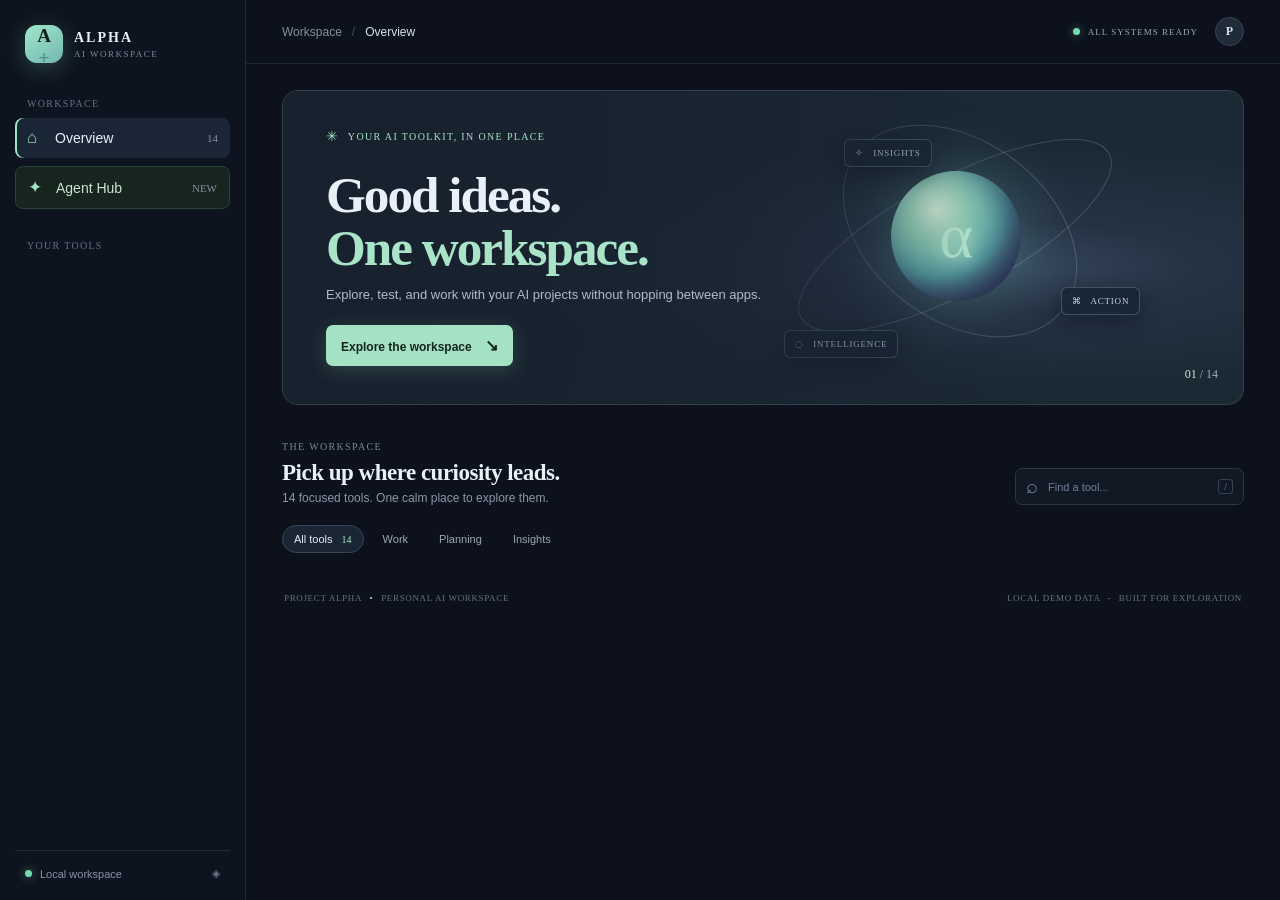
==== commit 0e9d9ab2: "phase D: add Business Data Copilot" ====
--- a/static/index.html
+++ b/static/index.html
@@ -15,7 +15,7 @@
         <span><strong>ALPHA</strong><small>AI WORKSPACE</small></span>
       </a>
       <div class="side-label">WORKSPACE</div>
-      <button class="nav-item active" data-view="home"><span class="nav-icon">⌂</span> Overview <span class="nav-count">13</span></button>
+      <button class="nav-item active" data-view="home"><span class="nav-icon">⌂</span> Overview <span class="nav-count" id="navProjectCount">14</span></button>
       <button class="nav-item hub-nav" data-view="agent-hub"><span class="nav-icon">✦</span> Agent Hub <span class="nav-count">NEW</span></button>
       <div class="side-label section-label">YOUR TOOLS</div>
       <div class="nav-list" id="navList"></div>
@@ -44,15 +44,15 @@
             <div class="orbit-chip chip-one">✧ &nbsp; INSIGHTS</div><div class="orbit-chip chip-two">⌘ &nbsp; ACTION</div>
             <div class="orbit-chip chip-three">◌ &nbsp; INTELLIGENCE</div>
           </div>
-          <div class="hero-index">01 <span>/ 13</span></div>
+          <div class="hero-index">01 <span id="projectCount">/ 14</span></div>
         </div>
 
         <div class="section-heading" id="toolSection">
-          <div><div class="eyebrow muted">THE WORKSPACE</div><h2>Pick up where curiosity leads.</h2><p>Thirteen focused tools. One calm place to explore them.</p></div>
+          <div><div class="eyebrow muted">THE WORKSPACE</div><h2>Pick up where curiosity leads.</h2><p><span id="projectCountText">14</span> focused tools. One calm place to explore them.</p></div>
           <div class="search-box"><span>⌕</span><input id="searchInput" type="search" placeholder="Find a tool..." aria-label="Find a tool"><kbd>/</kbd></div>
         </div>
         <div class="filter-row" id="filterRow">
-          <button class="filter active" data-filter="All">All tools <span>13</span></button>
+          <button class="filter active" data-filter="All">All tools <span id="filterCount">14</span></button>
           <button class="filter" data-filter="Work">Work</button>
           <button class="filter" data-filter="Plan">Planning</button>
           <button class="filter" data-filter="Insights">Insights</button>
@@ -114,5 +114,6 @@
   </div>
   <script src="/static/app.js"></script>
   <script src="/static/agent-hub.js"></script>
+  <script src="/static/copilot.js"></script>
 </body>
 </html>
--- a/static/app.css
+++ b/static/app.css
@@ -14,3 +14,8 @@
 @media(max-width:650px){.tool-view{height:auto;min-height:calc(100vh - 64px)}.tool-studio{overflow:visible}.studio-intro{align-items:flex-start;flex-direction:column;gap:10px}.tool-toolbar{min-height:90px}.studio-card{padding:14px}.form-grid{grid-template-columns:1fr}.field.wide{grid-column:auto}.result-cards{grid-template-columns:repeat(2,minmax(0,1fr))}.quote-row{grid-template-columns:repeat(2,minmax(0,1fr))}}
 .hub-decision-heading{font:600 10px Manrope;color:#9db1c3;margin:8px 0 0}.hub-decision{display:grid;gap:4px;padding:8px;border:1px solid #293747;border-radius:6px;background:#131d28}.hub-decision strong{font:9px 'DM Mono';color:#c4d6df;text-transform:capitalize}.hub-decision small{font-size:9px;color:#8593a4;line-height:1.45;overflow-wrap:anywhere}
 
+
+/* Business Data Copilot */
+.copilot-page{padding:0 2px 30px}.copilot-notice{padding:11px 14px;margin:0 0 14px;border:1px solid #344354;border-radius:7px;background:#141f2b;color:#aab8c8;font-size:11px;line-height:1.55}.copilot-notice.success{border-color:#315443;background:#16251f;color:#a9dec3}.copilot-notice.error{border-color:#69413e;background:#2a1e22;color:#e7b4a9}.copilot-grid{display:grid;grid-template-columns:minmax(0,1fr) minmax(0,1fr);gap:14px;align-items:start}.copilot-setup,.copilot-analysis{min-width:0}.copilot-section-head{display:flex;align-items:flex-start;justify-content:space-between;gap:12px;margin:0 0 14px}.copilot-section-head h3{margin:0 0 5px}.copilot-section-head p{margin:0;color:#8997a8;font-size:10px;line-height:1.55;max-width:560px}.copilot-login{display:grid;grid-template-columns:1fr 1fr auto;gap:9px;align-items:end}.copilot-login .secondary-button{min-height:34px}.copilot-session-actions{display:flex;justify-content:flex-end;margin-top:8px}.copilot-divider{height:1px;background:#273343;margin:17px 0}.copilot-upload{display:grid;grid-template-columns:1fr auto auto;align-items:end;gap:9px}.copilot-upload input[type=file]{font-size:10px}.copilot-query{display:grid;gap:12px}.copilot-query textarea{min-height:88px}.copilot-query-actions{display:flex;align-items:center;gap:12px;flex-wrap:wrap}.copilot-planner-label,.copilot-hash,.copilot-result-note{font:9px 'DM Mono';color:#8290a1;line-height:1.55}.copilot-schema{margin-top:17px;padding-top:15px;border-top:1px solid #273343}.copilot-schema form>.action-button{margin-top:12px}.copilot-table-wrap{max-width:100%;overflow:auto;border:1px solid #293747;border-radius:7px;margin:9px 0}.copilot-table{border-collapse:collapse;min-width:100%;font-size:10px}.copilot-table th,.copilot-table td{padding:8px 9px;border-bottom:1px solid #273343;text-align:left;white-space:nowrap}.copilot-table th{position:sticky;top:0;background:#1b2734;color:#9de0bd;font:9px 'DM Mono';text-transform:uppercase;z-index:1}.copilot-table td{color:#c8d3df}.copilot-table tbody th{position:static;color:#d5e2e9;text-transform:none}.copilot-table tr:last-child td,.copilot-table tr:last-child th{border-bottom:0}.copilot-table select{max-width:130px;border:1px solid #334152;background:#0d151f;color:#e5edf6;border-radius:5px;padding:6px;font-size:10px}.copilot-sensitive{display:flex;align-items:center;gap:6px;color:#c6d2db;font-size:9px}.copilot-sensitive input{accent-color:#88d4b0}.copilot-select-label{display:inline-flex}.copilot-preview{margin:12px 0;color:#b8c8d1;font-size:10px}.copilot-preview summary,.copilot-plan summary{cursor:pointer;color:#a6e0c3;font:9px 'DM Mono';letter-spacing:.3px;padding:6px 0}.copilot-profile{margin-top:15px}.copilot-profile-cards{display:grid;grid-template-columns:repeat(2,minmax(0,1fr));gap:8px}.copilot-profile-cards>div{display:grid;gap:7px;background:#0f1722;border:1px solid #253241;border-radius:7px;padding:10px}.copilot-profile-cards small{color:#8290a1;font:9px 'DM Mono';letter-spacing:.55px}.copilot-profile-cards strong{color:#d7efe3;font:600 13px Manrope;overflow-wrap:anywhere}.copilot-profile .copilot-table{font-size:9px}.copilot-result{margin-top:15px}.copilot-result-head{display:flex;align-items:center;justify-content:space-between;gap:12px}.copilot-result-head h3{margin:10px 0 4px}.copilot-download{text-decoration:none;white-space:nowrap}.copilot-result-note{margin:4px 0 12px}.copilot-chart{display:flex;align-items:stretch;gap:8px;height:170px;padding:8px 5px 0;border-bottom:1px solid #344252;overflow-x:auto;margin:7px 0 15px}.copilot-bar-col{height:100%;min-width:48px;flex:1;display:flex;flex-direction:column;align-items:center;justify-content:flex-end;gap:5px}.copilot-bar-value{font:8px 'DM Mono';color:#b8c8d1;white-space:nowrap}.copilot-bar{width:24px;min-height:2px;max-height:100%;border-radius:4px 4px 0 0;background:linear-gradient(#a9e9c9,#579a92);margin-top:auto}.copilot-bar-label{font:8px 'DM Mono';color:#8795a6;max-width:75px;overflow:hidden;text-overflow:ellipsis;white-space:nowrap}.copilot-plan{margin:12px 0;border-top:1px solid #263343}.copilot-plan pre{overflow:auto;max-height:240px;background:#0c131c;border:1px solid #253140;padding:11px;border-radius:6px;color:#b8c8d1;font:10px 'DM Mono';white-space:pre-wrap;word-break:break-word}.copilot-empty-table{color:#8290a1;font-size:10px}.copilot-page button:focus-visible,.copilot-page a:focus-visible,.copilot-page select:focus-visible,.copilot-page input:focus-visible,.copilot-page textarea:focus-visible,.copilot-page summary:focus-visible{outline:2px solid #9de3c5;outline-offset:2px}.copilot-page button:disabled{cursor:not-allowed;opacity:.45}.sr-only{position:absolute;width:1px;height:1px;padding:0;margin:-1px;overflow:hidden;clip:rect(0,0,0,0);white-space:nowrap;border:0}
+@media(max-width:1050px){.copilot-grid{grid-template-columns:1fr}}
+@media(max-width:650px){.copilot-page{padding:0 0 25px}.copilot-login{grid-template-columns:1fr}.copilot-upload{grid-template-columns:1fr}.copilot-upload .action-button,.copilot-upload .secondary-button{width:100%}.copilot-section-head{flex-direction:column}.copilot-result-head{align-items:flex-start}.copilot-chart{height:145px}.copilot-table th,.copilot-table td{padding:7px}}
